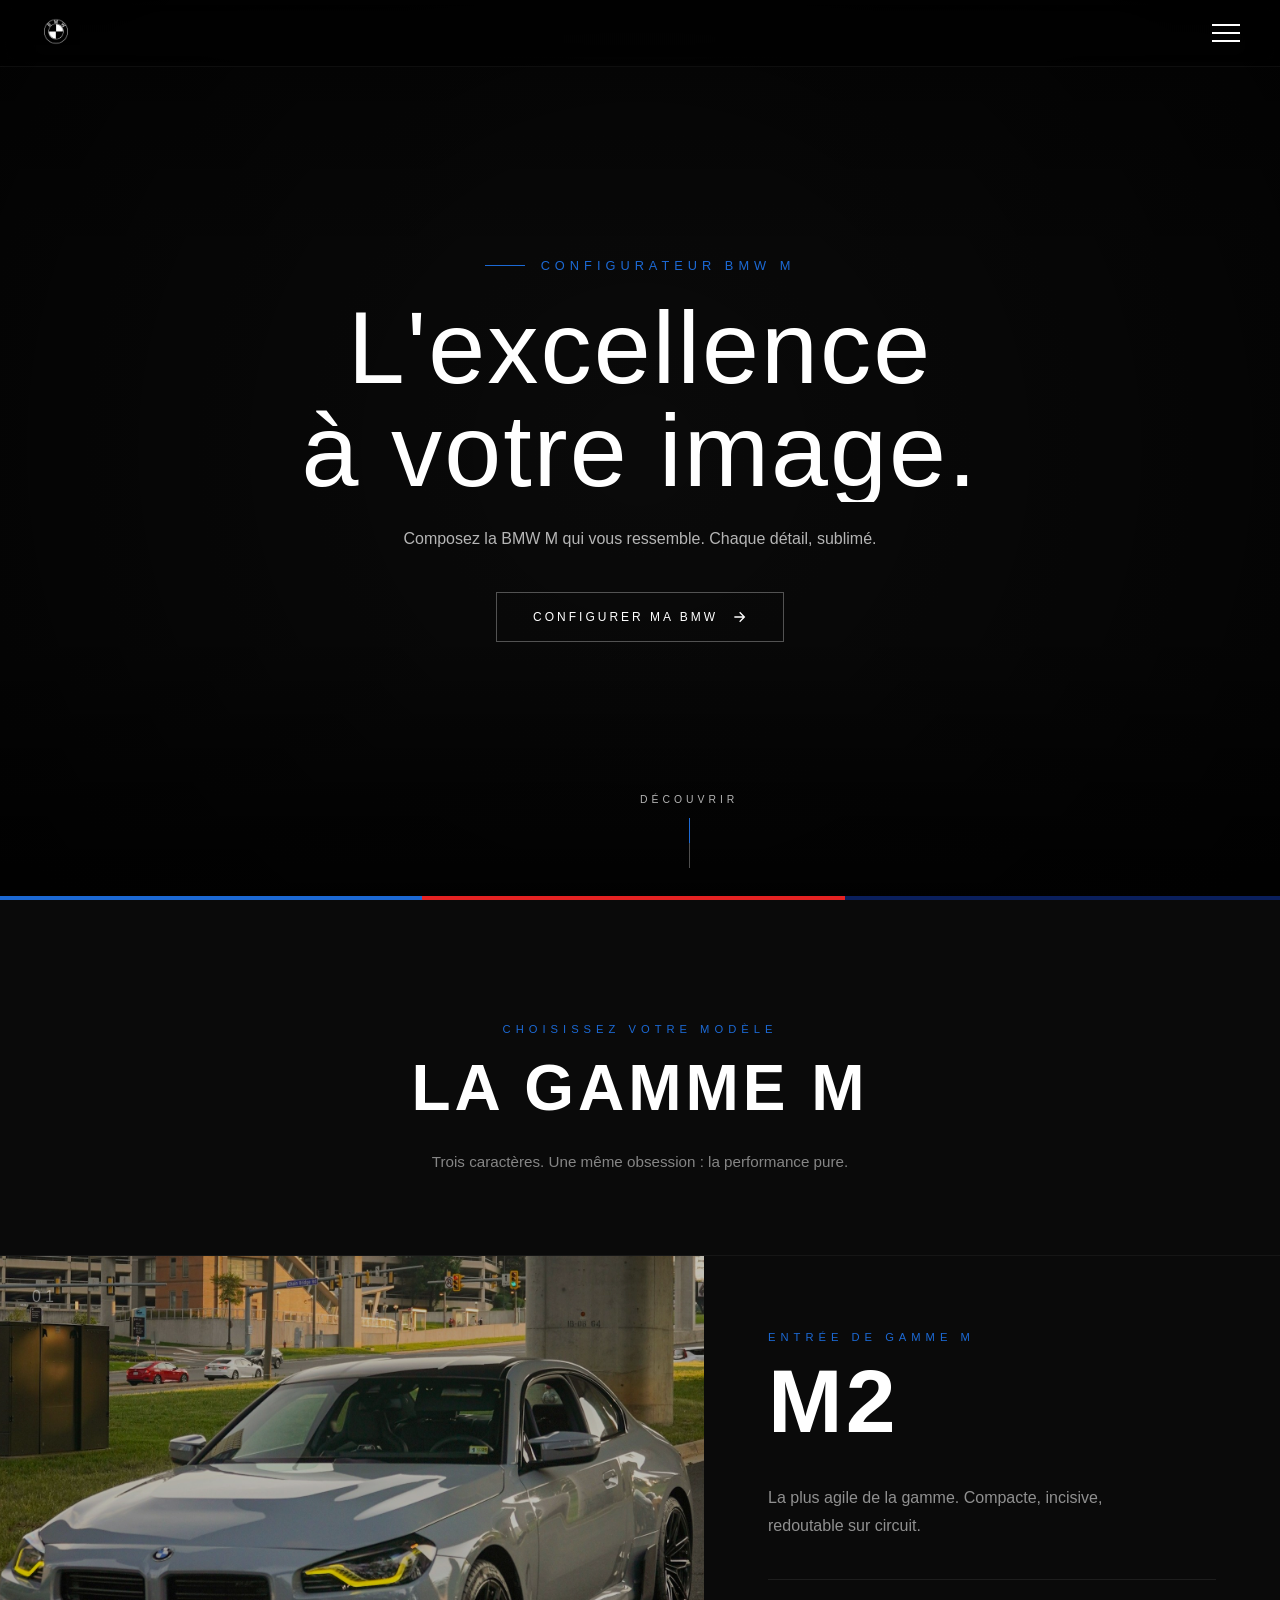
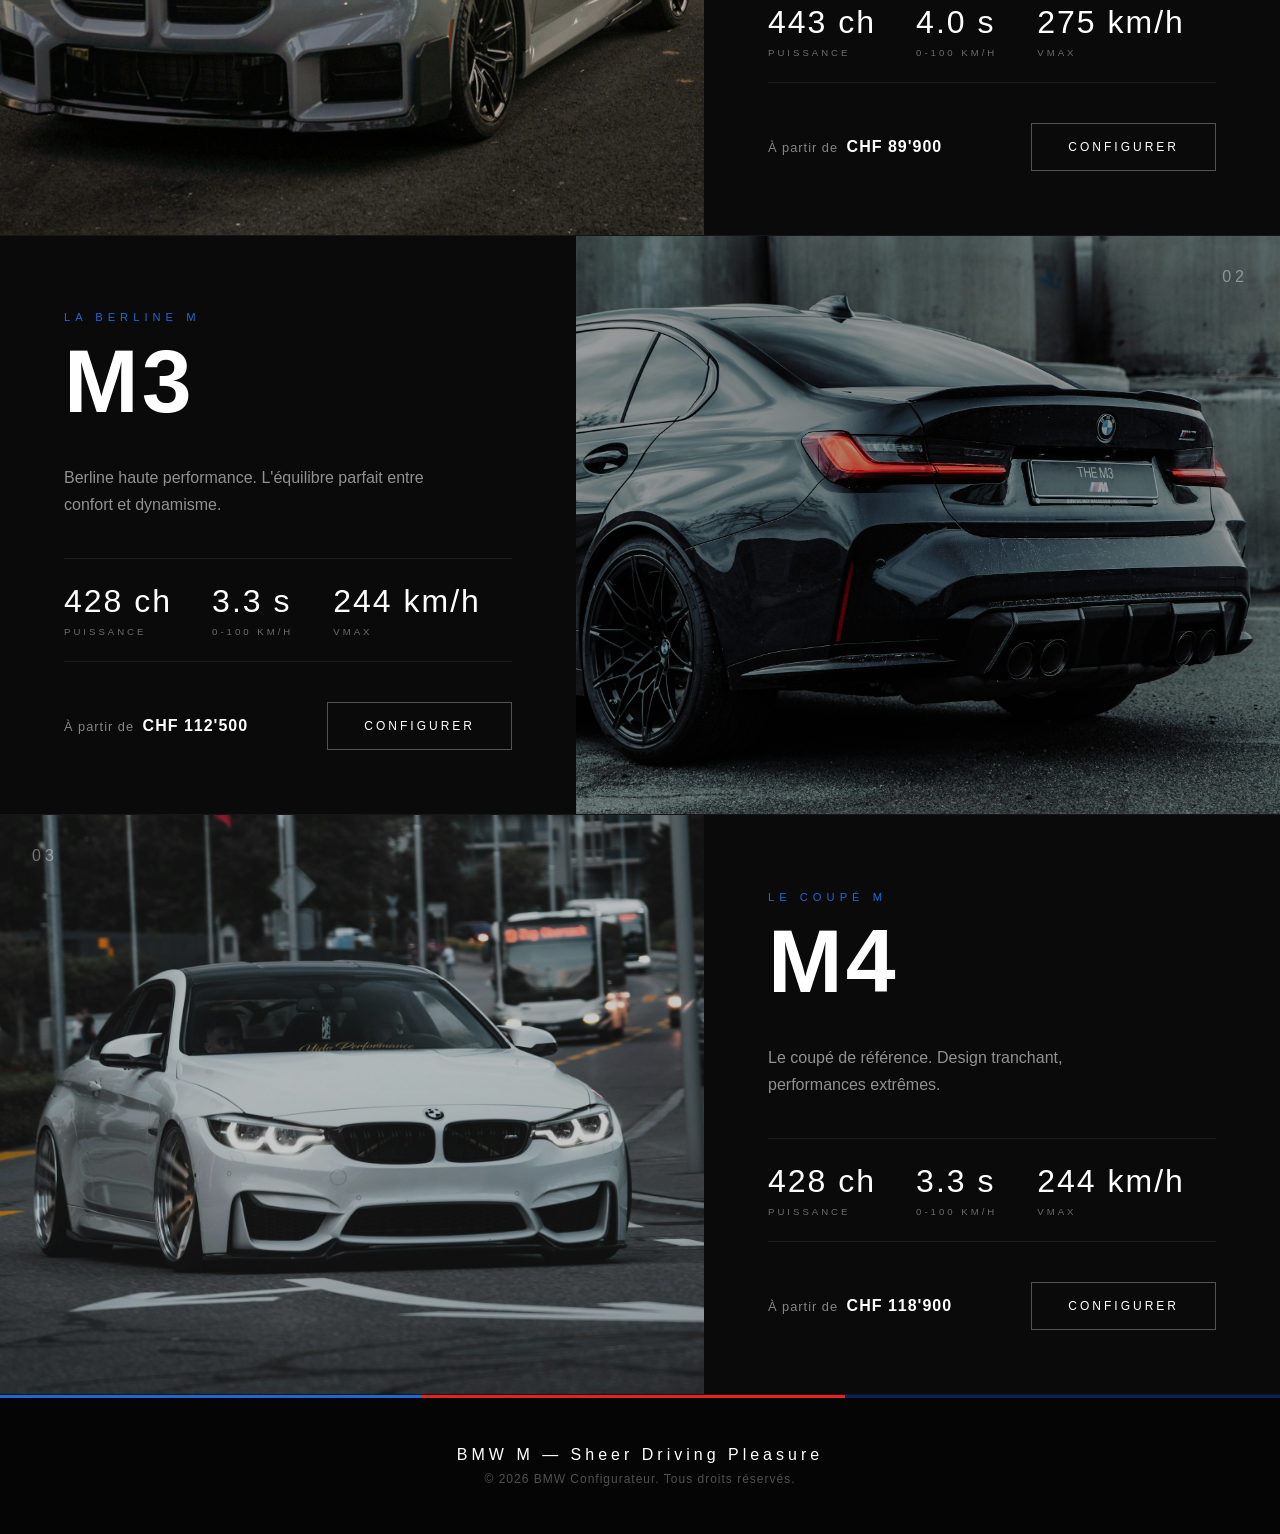
==== index.html @ 59205892 "code (html, css, js) upload code" ====
<!DOCTYPE html>
<html lang="fr">
<head>
    <meta charset="UTF-8">
    <meta name="viewport" content="width=device-width, initial-scale=1.0">
    <link href="[fonts.googleapis.com](https://fonts.googleapis.com/css2?family=Bebas+Neue&family=Inter:wght@300;400;500;600&display=swap)" rel="stylesheet">
    <link rel="stylesheet" href="style.css">
    <link href="media/img/logo_bmw.jpg" rel="icon" type="image/png">
    <title>BMW M — Configurateur</title>
</head>
<body>
    <header id="header">
        <a href=""><img src="media/img/Embleme-BMW.jpg" alt="logo BMW"></a>    
        <button class="burger" id="menu-burger" aria-label="Menu">
            <span></span>
            <span></span>
            <span></span>
        </button>
        <nav id="nav">
            <a href="#">M2</a>
            <a href="#">M3</a>
            <a href="#">M4</a>
            <a href="#">M5</a>
        </nav>
    </header>

    <main>
        <section class="hero">
            <video autoplay muted loop playsinline class="hero-video">
                <source src="media/vid/m3.mp4" type="video/mp4">
            </video>
            <div class="hero-overlay"></div>

            <div class="hero-content">
                <div class="hero-sub-wrap">
                    <span class="hero-bar"></span>
                    <p class="hero-sub">Configurateur BMW M</p>
                </div>
                <h1 class="hero-title">
                    <span class="line">L'excellence</span>
                    <span class="line">à votre image.</span>
                </h1>
                <p class="hero-desc">Composez la BMW M qui vous ressemble. Chaque détail, sublimé.</p>
                <a href="#suite" class="hero-btn">
                    <span>Configurer ma BMW</span>
                    <svg viewBox="0 0 24 24" fill="none" stroke="currentColor" stroke-width="2"><path d="M5 12h14M13 5l7 7-7 7"/></svg>
                </a>
            </div>

            <div class="scroll-btn" id="scrollBtn">
                <span class="scroll-text">Découvrir</span>
                <span class="scroll-line"></span>
            </div>
        </section>

        <section id="suite" class="models">
            <div class="models-header reveal">
                <p class="models-tag">Choisissez votre modèle</p>
                <h2 class="models-title">LA GAMME M</h2>
                <p class="models-intro">Trois caractères. Une même obsession : la performance pure.</p>
            </div>

            <article class="model-card reveal">
                <div class="model-num">01</div>
                <div class="model-img">
                    <img src="media/img/m2.jpg" alt="BMW M2">
                    <div class="model-img-overlay"></div>
                </div>
                <div class="model-info">
                    <p class="model-tag">Entrée de gamme M</p>
                    <h3 class="model-name">M2</h3>
                    <p class="model-desc">La plus agile de la gamme. Compacte, incisive, redoutable sur circuit.</p>
                    <div class="model-stats">
                        <div class="stat"><span class="stat-val" data-target="460" data-suffix=" ch">0</span><span class="stat-label">Puissance</span></div>
                        <div class="stat"><span class="stat-val" data-target="4.1" data-suffix=" s" data-decimal="1">0</span><span class="stat-label">0-100 km/h</span></div>
                        <div class="stat"><span class="stat-val" data-target="285" data-suffix=" km/h">0</span><span class="stat-label">Vmax</span></div>
                    </div>
                    <div class="model-footer">
                        <span class="model-price">À partir de <strong>CHF 89'900</strong></span>
                        <button class="hero-btn" onclick="window.location.href='configurateur.html?model=m3'"><span>Configurer</span></button>
                    </div>
                </div>
            </article>

            <article class="model-card reverse reveal">
                <div class="model-num">02</div>
                <div class="model-img">
                    <img src="media/img/m3.jpg" alt="BMW M3">
                    <div class="model-img-overlay"></div>
                </div>
                <div class="model-info">
                    <p class="model-tag">La berline M</p>
                    <h3 class="model-name">M3</h3>
                    <p class="model-desc">Berline haute performance. L'équilibre parfait entre confort et dynamisme.</p>
                    <div class="model-stats">
                        <div class="stat"><span class="stat-val" data-target="510" data-suffix=" ch">0</span><span class="stat-label">Puissance</span></div>
                        <div class="stat"><span class="stat-val" data-target="3.9" data-suffix=" s" data-decimal="1">0</span><span class="stat-label">0-100 km/h</span></div>
                        <div class="stat"><span class="stat-val" data-target="290" data-suffix=" km/h">0</span><span class="stat-label">Vmax</span></div>
                    </div>
                    <div class="model-footer">
                        <span class="model-price">À partir de <strong>CHF 112'500</strong></span>
                        <button class="hero-btn" onclick="window.location.href='configurateur.html?model=m3'"><span>Configurer</span></button>
                    </div>
                </div>
            </article>

            <article class="model-card reveal">
                <div class="model-num">03</div>
                <div class="model-img">
                    <img src="media/img/m4.jpg" alt="BMW M4">
                    <div class="model-img-overlay"></div>
                </div>
                <div class="model-info">
                    <p class="model-tag">Le coupé M</p>
                    <h3 class="model-name">M4</h3>
                    <p class="model-desc">Le coupé de référence. Design tranchant, performances extrêmes.</p>
                    <div class="model-stats">
                        <div class="stat"><span class="stat-val" data-target="510" data-suffix=" ch">0</span><span class="stat-label">Puissance</span></div>
                        <div class="stat"><span class="stat-val" data-target="3.9" data-suffix=" s" data-decimal="1">0</span><span class="stat-label">0-100 km/h</span></div>
                        <div class="stat"><span class="stat-val" data-target="290" data-suffix=" km/h">0</span><span class="stat-label">Vmax</span></div>
                    </div>
                    <div class="model-footer">
                        <span class="model-price">À partir de <strong>CHF 118'900</strong></span>
                        <button class="hero-btn" onclick="window.location.href='configurateur.html?model=m3'"><span>Configurer</span></button>
                    </div>
                </div>
            </article>
        </section>
        <footer class="footer">
            <div class="footer-stripe"></div>
            <div class="footer-content">
                <p class="footer-tag">BMW M — Sheer Driving Pleasure</p>
                <p class="footer-copy">© 2026 BMW Configurateur. Tous droits réservés.</p>
            </div>
        </footer>
    </main>
    <script src="script.js"></script>
</body>
</html>
---- style.css ----
* { box-sizing: border-box; }

body {
    margin: 0;
    background: #0a0a0a;
    font-family: 'Inter', sans-serif;
    -webkit-font-smoothing: antialiased;
}

/* ============ HEADER ============ */
header {
    background-color: rgba(0, 0, 0, 0.6);
    backdrop-filter: blur(12px);
    -webkit-backdrop-filter: blur(12px);
    display: flex;
    justify-content: space-between;
    align-items: center;
    padding: 1em 2em;
    position: fixed;
    top: 0;
    left: 0;
    right: 0;
    z-index: 200;
    transition: background 0.4s ease, padding 0.4s ease;
    border-bottom: 1px solid rgba(255, 255, 255, 0.05);
}

header.scrolled {
    background-color: rgba(0, 0, 0, 0.92);
    padding: 0.6em 2em;
}

header img {
    width: 48px;
    height: auto;
    transition: transform 0.4s ease;
}

header img:hover {
    transform: rotate(360deg);
}

/* ============ NAV ============ */
nav {
    background-color: rgba(0, 0, 0, 0.95);
    backdrop-filter: blur(20px);
    position: fixed;
    right: 0;
    top: 0;
    height: 100vh;
    width: min(380px, 80vw);
    padding: 6rem 3rem 2rem;
    display: flex;
    flex-direction: column;
    gap: 1.5rem;
    transform: translateX(100%);
    opacity: 0;
    transition: transform 0.5s cubic-bezier(0.77, 0, 0.175, 1), opacity 0.5s ease;
    z-index: 150;
    border-left: 1px solid rgba(255, 255, 255, 0.05);
}

nav::before {
    content: '';
    position: absolute;
    top: 0;
    left: 0;
    width: 3px;
    height: 100%;
    background: linear-gradient(180deg, #1C69D4 33%, #E52222 33%, #E52222 66%, #0A1F5C 66%);
}

nav a {
    font-family: 'Bebas Neue', sans-serif;
    color: white;
    text-decoration: none;
    font-size: 2rem;
    letter-spacing: 3px;
    position: relative;
    width: fit-content;
    transition: color 0.3s ease, padding-left 0.3s ease;
}

nav a::before {
    content: '';
    position: absolute;
    left: -20px;
    top: 50%;
    width: 0;
    height: 1px;
    background: #1C69D4;
    transition: width 0.3s ease;
}

nav a:hover {
    color: #1C69D4;
    padding-left: 20px;
}

nav a:hover::before {
    width: 15px;
}

nav.open {
    transform: translateX(0);
    opacity: 1;
}

/* ============ BURGER ============ */
.burger {
    display: flex;
    flex-direction: column;
    gap: 6px;
    background: none;
    border: none;
    cursor: pointer;
    padding: 8px;
    z-index: 250;
    position: relative;
}

.burger span {
    display: block;
    width: 28px;
    height: 2px;
    background: white;
    transition: all 0.4s ease;
    transform-origin: center;
}

.burger.open span:nth-child(1) { transform: translateY(8px) rotate(45deg); }
.burger.open span:nth-child(2) { opacity: 0; transform: scaleX(0); }
.burger.open span:nth-child(3) { transform: translateY(-8px) rotate(-45deg); }

/* ============ HERO ============ */
.hero {
    position: relative;
    height: 100vh;
    display: flex;
    align-items: center;
    justify-content: center;
    overflow: hidden;
}

.hero::after {
    content: '';
    position: absolute;
    bottom: 0;
    left: 0;
    width: 100%;
    height: 4px;
    background: linear-gradient(90deg, #1C69D4 33%, #E52222 33%, #E52222 66%, #0A1F5C 66%);
    z-index: 3;
}

.hero-video {
    position: absolute;
    top: 0;
    left: 0;
    width: 100%;
    height: 100%;
    object-fit: cover;
    z-index: 0;
    filter: brightness(0.5) contrast(1.1);
}

.hero-overlay {
    position: absolute;
    inset: 0;
    background: 
        radial-gradient(circle at 50% 50%, transparent 0%, rgba(0,0,0,0.7) 100%),
        linear-gradient(180deg, rgba(0,0,0,0.4) 0%, transparent 30%, transparent 70%, rgba(0,0,0,0.8) 100%);
    z-index: 1;
}

.hero-content {
    position: relative;
    z-index: 2;
    text-align: center;
    color: white;
    padding: 0 2rem;
    max-width: 900px;
}

.hero-sub-wrap {
    display: flex;
    align-items: center;
    justify-content: center;
    gap: 1rem;
    margin-bottom: 1.5rem;
    opacity: 0;
    animation: fadeUp 1s ease forwards;
    animation-delay: 0.2s;
}

.hero-bar {
    width: 40px;
    height: 1px;
    background: #1C69D4;
    display: inline-block;
}

.hero-sub {
    font-size: 0.8rem;
    letter-spacing: 5px;
    text-transform: uppercase;
    color: #1C69D4;
    font-weight: 500;
    margin: 0;
}

.hero-title {
    font-family: 'Bebas Neue', sans-serif;
    font-size: clamp(3rem, 8vw, 6.5rem);
    font-weight: 400;
    line-height: 1;
    margin: 0 0 1.5rem;
    letter-spacing: 2px;
}

.hero-title .line {
    display: block;
    overflow: hidden;
}

.hero-title .line::before {
    content: attr(data-text);
}

.hero-title .line {
    opacity: 0;
    transform: translateY(40px);
    animation: fadeUp 1s cubic-bezier(0.77, 0, 0.175, 1) forwards;
}

.hero-title .line:nth-child(1) { animation-delay: 0.4s; }
.hero-title .line:nth-child(2) { animation-delay: 0.6s; }

.hero-desc {
    font-size: 1rem;
    color: rgba(255, 255, 255, 0.7);
    max-width: 480px;
    margin: 0 auto 2.5rem;
    line-height: 1.6;
    font-weight: 300;
    opacity: 0;
    animation: fadeUp 1s ease forwards;
    animation-delay: 0.8s;
}

/* ============ BUTTONS ============ */
.hero-btn {
    display: inline-flex;
    align-items: center;
    gap: 0.8rem;
    padding: 16px 36px;
    color: white;
    text-decoration: none;
    letter-spacing: 3px;
    text-transform: uppercase;
    font-size: 0.75rem;
    font-weight: 500;
    font-family: 'Inter', sans-serif;
    position: relative;
    background: transparent;
    border: 1px solid rgba(255, 255, 255, 0.3);
    cursor: pointer;
    overflow: hidden;
    transition: color 0.4s ease, border-color 0.4s ease;
    opacity: 0;
    animation: fadeUp 1s ease forwards;
    animation-delay: 1s;
}

.hero-btn span { position: relative; z-index: 2; }

.hero-btn svg {
    width: 16px;
    height: 16px;
    position: relative;
    z-index: 2;
    transition: transform 0.4s ease;
}

.hero-btn::before {
    content: '';
    position: absolute;
    inset: 0;
    background: linear-gradient(90deg, #1C69D4, #E52222, #0A1F5C);
    transform: translateX(-101%);
    transition: transform 0.5s cubic-bezier(0.77, 0, 0.175, 1);
    z-index: 1;
}

.hero-btn:hover {
    border-color: transparent;
}

.hero-btn:hover::before {
    transform: translateX(0);
}

.hero-btn:hover svg {
    transform: translateX(6px);
}

.hero-btn.small {
    padding: 12px 28px;
    font-size: 0.7rem;
    animation: none;
    opacity: 1;
}

/* ============ SCROLL BUTTON ============ */
.scroll-btn {
    position: absolute;
    bottom: 2rem;
    left: 50%;
    transform: translateX(-50%);
    color: white;
    cursor: pointer;
    z-index: 2;
    display: flex;
    flex-direction: column;
    align-items: center;
    gap: 0.8rem;
    opacity: 0;
    animation: fadeUp 1s ease forwards;
    animation-delay: 1.3s;
}

.scroll-text {
    font-size: 0.65rem;
    letter-spacing: 4px;
    text-transform: uppercase;
    color: rgba(255, 255, 255, 0.7);
}

.scroll-line {
    width: 1px;
    height: 50px;
    background: rgba(255, 255, 255, 0.3);
    position: relative;
    overflow: hidden;
}

.scroll-line::before {
    content: '';
    position: absolute;
    top: 0;
    left: 0;
    width: 100%;
    height: 50%;
    background: #1C69D4;
    animation: scrollLine 2s ease-in-out infinite;
}

@keyframes scrollLine {
    0% { transform: translateY(-100%); }
    100% { transform: translateY(200%); }
}

@keyframes fadeUp {
    to { opacity: 1; transform: translateY(0); }
}

/* ============ MODELS SECTION ============ */
.models {
    background: #0a0a0a;
    position: relative;
}

.models-header {
    text-align: center;
    padding: 7rem 2rem 5rem;
    border-bottom: 1px solid rgba(255, 255, 255, 0.05);
}

.models-tag {
    color: #1C69D4;
    font-size: 0.7rem;
    letter-spacing: 5px;
    text-transform: uppercase;
    margin-bottom: 1rem;
    font-weight: 500;
}

.models-title {
    color: white;
    font-family: 'Bebas Neue', sans-serif;
    font-size: clamp(2.5rem, 5vw, 4rem);
    margin: 0 0 1.5rem;
    letter-spacing: 4px;
}

.models-intro {
    color: rgba(255, 255, 255, 0.5);
    max-width: 500px;
    margin: 0 auto;
    line-height: 1.7;
    font-weight: 300;
    font-size: 0.95rem;
}

/* ============ MODEL CARD ============ */
.model-card {
    display: flex;
    align-items: stretch;
    min-height: 560px;
    border-bottom: 1px solid rgba(255, 255, 255, 0.05);
    position: relative;
    overflow: hidden;
}

.model-card.reverse { flex-direction: row-reverse; }

.model-num {
    position: absolute;
    top: 2rem;
    left: 2rem;
    font-family: 'Bebas Neue', sans-serif;
    font-size: 1rem;
    color: rgba(255, 255, 255, 0.4);
    letter-spacing: 4px;
    z-index: 5;
}

.model-card.reverse .model-num {
    left: auto;
    right: 2rem;
}

.model-img {
    width: 55%;
    position: relative;
    flex-shrink: 0;
    overflow: hidden;
}

.model-img img {
    width: 100%;
    height: 100%;
    object-fit: cover;
    filter: brightness(0.8) saturate(1.1);
    transition: transform 0.8s cubic-bezier(0.25, 0.46, 0.45, 0.94), filter 0.6s ease;
}

.model-img-overlay {
    position: absolute;
    inset: 0;
    background: linear-gradient(135deg, rgba(28, 105, 212, 0.15) 0%, transparent 50%, rgba(229, 34, 34, 0.15) 100%);
    opacity: 0;
    transition: opacity 0.6s ease;
    pointer-events: none;
}

.model-card:hover .model-img img {
    transform: scale(1.05);
    filter: brightness(1) saturate(1.2);
}

.model-card:hover .model-img-overlay {
    opacity: 1;
}

.model-info {
    padding: 4rem;
    flex: 1;
    display: flex;
    flex-direction: column;
    justify-content: center;
}

.model-tag {
    color: #1C69D4;
    font-size: 0.7rem;
    letter-spacing: 5px;
    text-transform: uppercase;
    margin-bottom: 1rem;
    font-weight: 500;
}

.model-name {
    font-family: 'Bebas Neue', sans-serif;
    font-size: clamp(3.5rem, 7vw, 6rem);
    color: white;
    margin: 0 0 1.5rem;
    line-height: 0.95;
    letter-spacing: 3px;
}

.model-desc {
    color: rgba(255, 255, 255, 0.55);
    font-size: 1rem;
    line-height: 1.7;
    margin-bottom: 2.5rem;
    max-width: 380px;
    font-family: 'Inter', sans-serif;
    font-weight: 300;
}

.model-stats {
    display: flex;
    gap: 2.5rem;
    margin-bottom: 2.5rem;
    padding: 1.5rem 0;
    border-top: 1px solid rgba(255, 255, 255, 0.08);
    border-bottom: 1px solid rgba(255, 255, 255, 0.08);
}

.stat {
    display: flex;
    flex-direction: column;
}

.stat-val {
    font-family: 'Bebas Neue', sans-serif;
    font-size: 2rem;
    color: white;
    letter-spacing: 2px;
}

.stat-label {
    font-size: 0.6rem;
    letter-spacing: 3px;
    text-transform: uppercase;
    color: rgba(255, 255, 255, 0.4);
    margin-top: 6px;
    font-weight: 500;
}

.model-footer {
    display: flex;
    align-items: center;
    justify-content: space-between;
    gap: 2rem;
    flex-wrap: wrap;
}

.model-price {
    color: rgba(255, 255, 255, 0.5);
    font-size: 0.8rem;
    letter-spacing: 1px;
}

.model-price strong {
    color: white;
    font-weight: 600;
    font-size: 1rem;
    margin-left: 4px;
}

/* ============ REVEAL ANIMATION ============ */
.reveal {
    opacity: 0;
    transform: translateY(40px);
    transition: opacity 0.9s cubic-bezier(0.25, 0.46, 0.45, 0.94), transform 0.9s cubic-bezier(0.25, 0.46, 0.45, 0.94);
}

.reveal.visible {
    opacity: 1;
    transform: translateY(0);
}

/* ============ FOOTER ============ */
.footer {
    background: #050505;
    position: relative;
}

.footer-stripe {
    height: 3px;
    background: linear-gradient(90deg, #1C69D4 33%, #E52222 33%, #E52222 66%, #0A1F5C 66%);
}

.footer-content {
    padding: 3rem 2rem;
    text-align: center;
}

.footer-tag {
    font-family: 'Bebas Neue', sans-serif;
    color: white;
    letter-spacing: 4px;
    margin: 0 0 0.5rem;
    font-size: 1rem;
}

.footer-copy {
    color: rgba(255, 255, 255, 0.3);
    font-size: 0.75rem;
    margin: 0;
    letter-spacing: 1px;
}


/* ============ RESPONSIVE ============ */
@media (max-width: 900px) {
    .model-card, .model-card.reverse {
        flex-direction: column;
    }
    .model-img {
        width: 100%;
        height: 320px;
    }
    .model-info {
        padding: 2.5rem 1.5rem;
    }
    .model-stats {
        gap: 1.5rem;
    }
    .stat-val { font-size: 1.5rem; }
    .model-footer {
        flex-direction: column;
        align-items: flex-start;
    }
}

@media (max-width: 500px) {
    header { padding: 1em 1.2em; }
    .hero-title { font-size: 3rem; }
    .model-stats { gap: 1rem; }
}
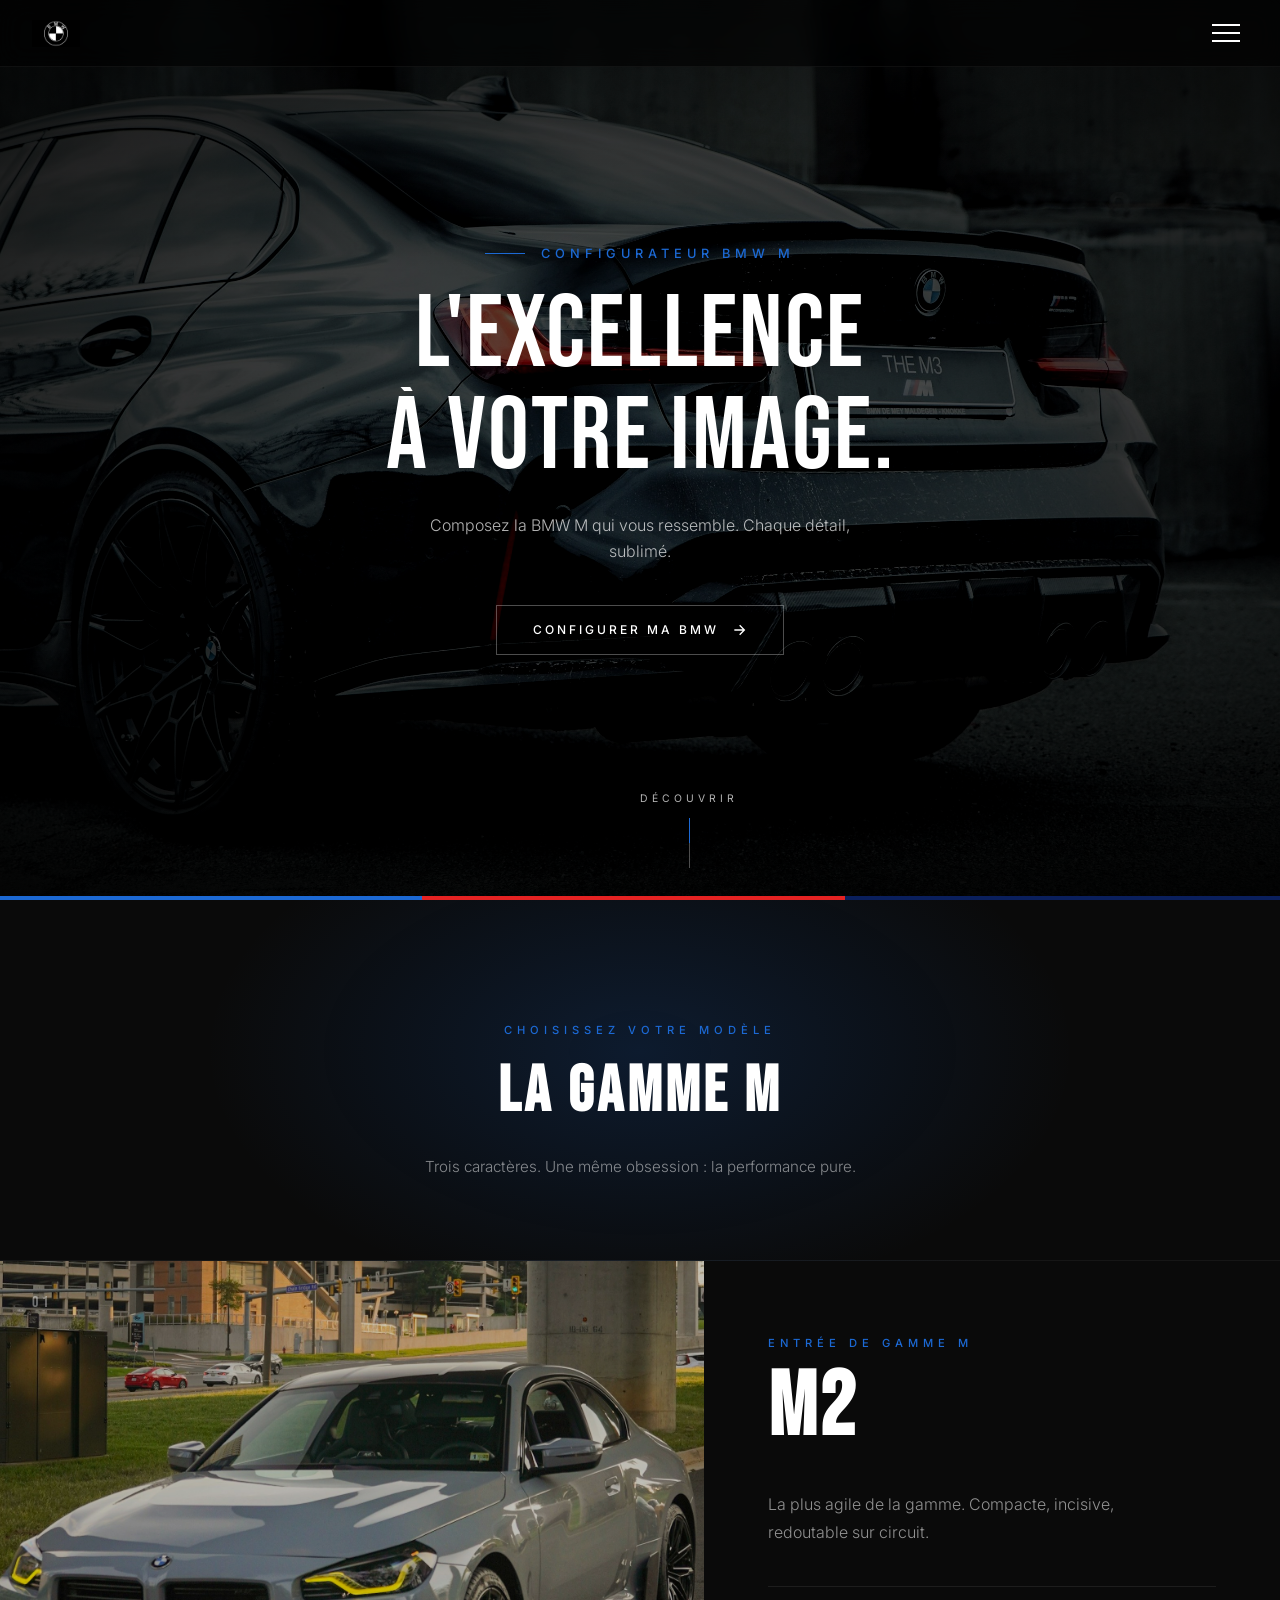
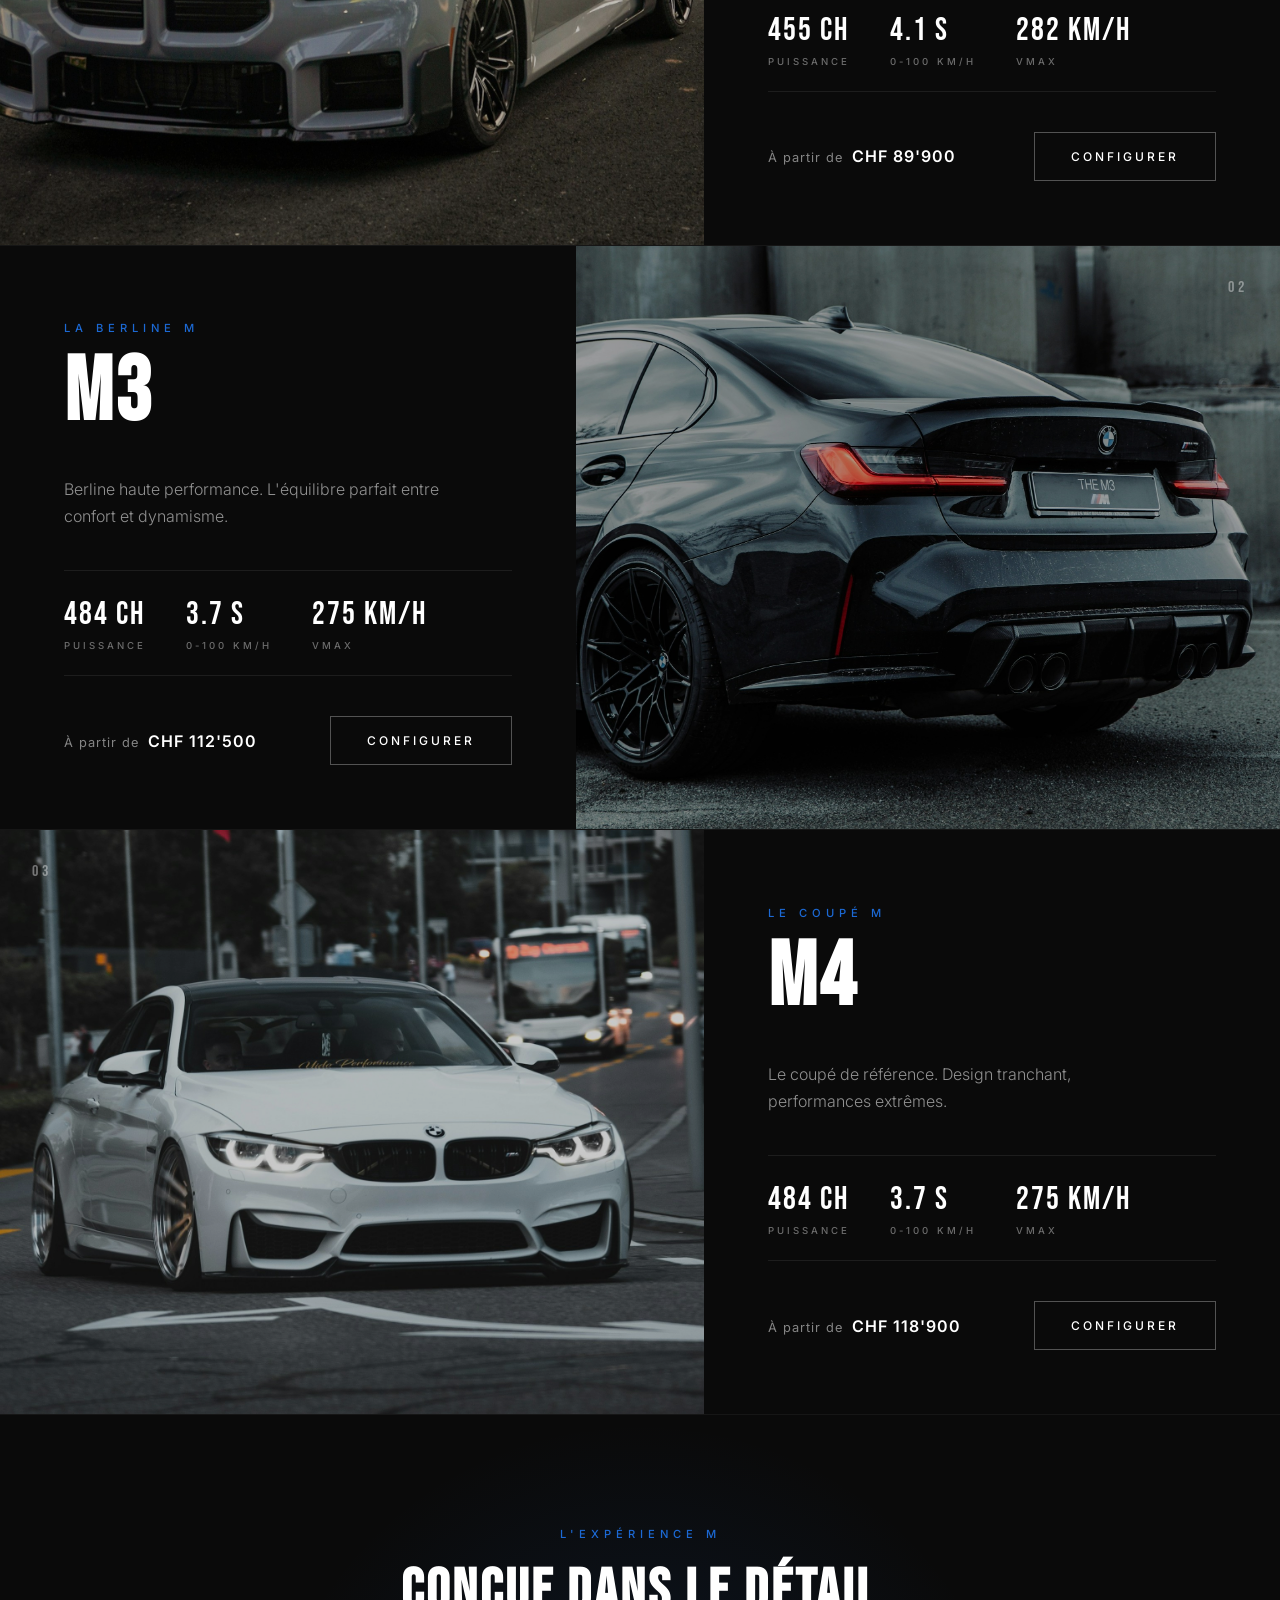
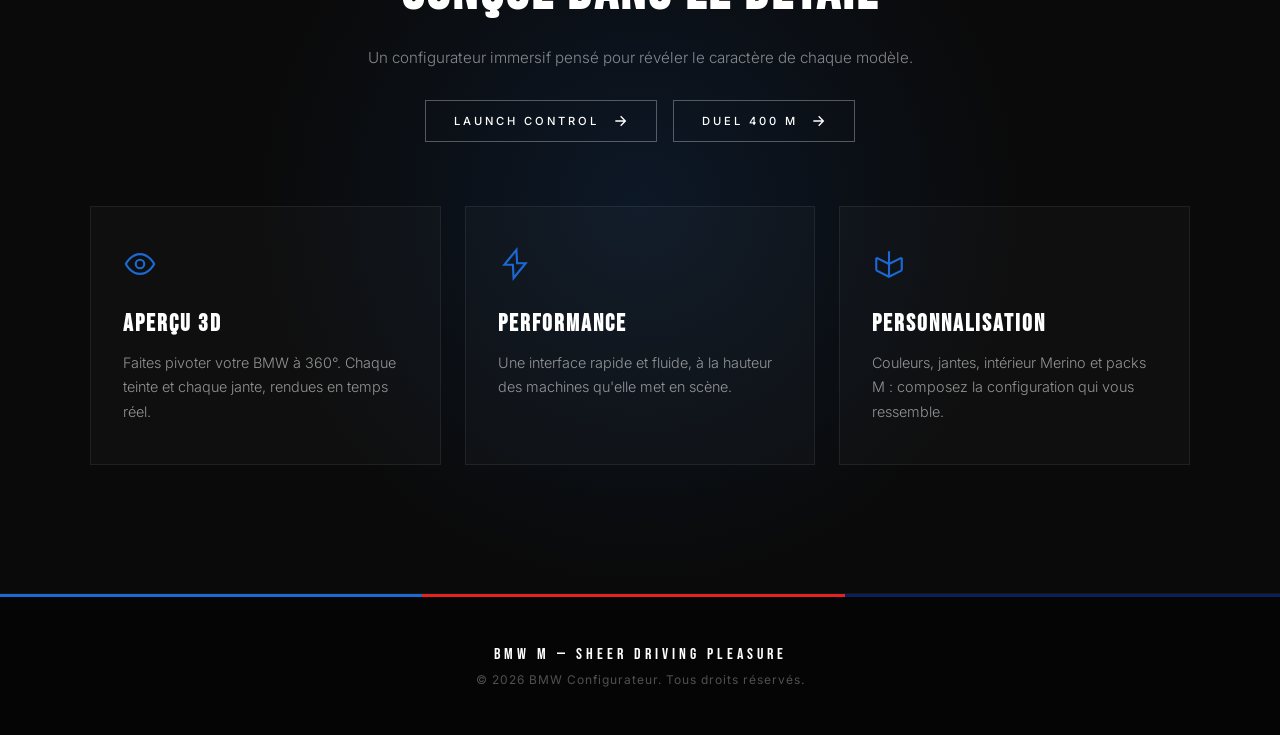
==== commit d0a9ec10: "code (html, css, js) upload new pages" ====
--- a/index.html
+++ b/index.html
@@ -3,30 +3,42 @@
 <head>
     <meta charset="UTF-8">
     <meta name="viewport" content="width=device-width, initial-scale=1.0">
-    <link href="[fonts.googleapis.com](https://fonts.googleapis.com/css2?family=Bebas+Neue&family=Inter:wght@300;400;500;600&display=swap)" rel="stylesheet">
+    <meta name="description" content="Configurez votre BMW M (M2, M3, M4) : couleur, jantes, intérieur Merino et packs performance, avec aperçu 3D en temps réel.">
+    <meta name="theme-color" content="#0a0a0a">
+    <meta property="og:title" content="BMW M — Configurateur">
+    <meta property="og:description" content="Composez la BMW M qui vous ressemble. Aperçu 3D, couleurs, jantes et packs M.">
+    <meta property="og:type" content="website">
+    <meta property="og:image" content="media/img/m3.jpg">
+    <link rel="preconnect" href="https://fonts.googleapis.com">
+    <link rel="preconnect" href="https://fonts.gstatic.com" crossorigin>
+    <link href="https://fonts.googleapis.com/css2?family=Bebas+Neue&family=Inter:wght@300;400;500;600;700;800&display=swap" rel="stylesheet">
     <link rel="stylesheet" href="style.css">
-    <link href="media/img/logo_bmw.jpg" rel="icon" type="image/png">
+    <link href="media/img/logo_bmw.jpg" rel="icon" type="image/jpeg">
     <title>BMW M — Configurateur</title>
 </head>
 <body>
     <header id="header">
-        <a href=""><img src="media/img/Embleme-BMW.jpg" alt="logo BMW"></a>    
-        <button class="burger" id="menu-burger" aria-label="Menu">
+        <a href="index.html" class="logo-link"><img src="media/img/Embleme-BMW.jpg" alt="Accueil — BMW M"></a>    
+        <button class="burger" id="menu-burger" aria-label="Ouvrir le menu" aria-expanded="false" aria-controls="nav">
             <span></span>
             <span></span>
             <span></span>
         </button>
         <nav id="nav">
-            <a href="#">M2</a>
-            <a href="#">M3</a>
-            <a href="#">M4</a>
-            <a href="#">M5</a>
-        </nav>
+    <a href="index.html">Accueil</a>
+    <a href="performance.html">Launch Control</a>
+    <a href="duel.html">Duel</a>
+    <a href="configurateur.html?model=m2">M2</a>
+    <a href="configurateur.html?model=m3">M3</a>
+    <a href="configurateur.html?model=m4">M4</a>
+</nav>
     </header>
+
+    <div class="nav-overlay" id="navOverlay" hidden></div>
 
     <main>
         <section class="hero">
-            <video autoplay muted loop playsinline class="hero-video">
+            <video autoplay muted loop playsinline preload="metadata" poster="media/img/m3.jpg" class="hero-video">
                 <source src="media/vid/m3.mp4" type="video/mp4">
             </video>
             <div class="hero-overlay"></div>
@@ -63,7 +75,7 @@
             <article class="model-card reveal">
                 <div class="model-num">01</div>
                 <div class="model-img">
-                    <img src="media/img/m2.jpg" alt="BMW M2">
+                    <img src="media/img/m2.jpg" alt="BMW M2" loading="lazy" decoding="async">
                     <div class="model-img-overlay"></div>
                 </div>
                 <div class="model-info">
@@ -77,7 +89,7 @@
                     </div>
                     <div class="model-footer">
                         <span class="model-price">À partir de <strong>CHF 89'900</strong></span>
-                        <button class="hero-btn" onclick="window.location.href='configurateur.html?model=m3'"><span>Configurer</span></button>
+                        <button class="hero-btn" onclick="window.location.href='configurateur.html?model=m2'"><span>Configurer</span></button>
                     </div>
                 </div>
             </article>
@@ -85,7 +97,7 @@
             <article class="model-card reverse reveal">
                 <div class="model-num">02</div>
                 <div class="model-img">
-                    <img src="media/img/m3.jpg" alt="BMW M3">
+                    <img src="media/img/m3.jpg" alt="BMW M3" loading="lazy" decoding="async">
                     <div class="model-img-overlay"></div>
                 </div>
                 <div class="model-info">
@@ -107,7 +119,7 @@
             <article class="model-card reveal">
                 <div class="model-num">03</div>
                 <div class="model-img">
-                    <img src="media/img/m4.jpg" alt="BMW M4">
+                    <img src="media/img/m4.jpg" alt="BMW M4" loading="lazy" decoding="async">
                     <div class="model-img-overlay"></div>
                 </div>
                 <div class="model-info">
@@ -121,19 +133,56 @@
                     </div>
                     <div class="model-footer">
                         <span class="model-price">À partir de <strong>CHF 118'900</strong></span>
-                        <button class="hero-btn" onclick="window.location.href='configurateur.html?model=m3'"><span>Configurer</span></button>
+                        <button class="hero-btn" onclick="window.location.href='configurateur.html?model=m4'"><span>Configurer</span></button>
                     </div>
                 </div>
             </article>
         </section>
-        <footer class="footer">
+        
+    
+<section class="premium-showcase reveal">
+    <div class="premium-glow"></div>
+    <div class="premium-header">
+        <p class="premium-tag">L'expérience M</p>
+        <h2 class="premium-title">Conçue dans le détail</h2>
+        <p class="premium-intro">Un configurateur immersif pensé pour révéler le caractère de chaque modèle.</p>
+        <div class="premium-ctas">
+            <a href="performance.html" class="hero-btn small">
+                <span>Launch Control</span>
+                <svg viewBox="0 0 24 24" fill="none" stroke="currentColor" stroke-width="2"><path d="M5 12h14M13 5l7 7-7 7"/></svg>
+            </a>
+            <a href="duel.html" class="hero-btn small">
+                <span>Duel 400 m</span>
+                <svg viewBox="0 0 24 24" fill="none" stroke="currentColor" stroke-width="2"><path d="M5 12h14M13 5l7 7-7 7"/></svg>
+            </a>
+        </div>
+    </div>
+    <div class="premium-cards">
+        <div class="premium-box">
+            <svg class="premium-icon" viewBox="0 0 24 24" fill="none" stroke="currentColor" stroke-width="1.5"><path d="M2 12s3.5-7 10-7 10 7 10 7-3.5 7-10 7-10-7-10-7Z"/><circle cx="12" cy="12" r="3"/></svg>
+            <h3>Aperçu 3D</h3>
+            <p>Faites pivoter votre BMW à 360°. Chaque teinte et chaque jante, rendues en temps réel.</p>
+        </div>
+        <div class="premium-box">
+            <svg class="premium-icon" viewBox="0 0 24 24" fill="none" stroke="currentColor" stroke-width="1.5"><path d="M13 2 4.5 12.5h6L11 22l8.5-10.5h-6L13 2Z"/></svg>
+            <h3>Performance</h3>
+            <p>Une interface rapide et fluide, à la hauteur des machines qu'elle met en scène.</p>
+        </div>
+        <div class="premium-box">
+            <svg class="premium-icon" viewBox="0 0 24 24" fill="none" stroke="currentColor" stroke-width="1.5"><path d="M12 3v18M3 7.5l9 4.5 9-4.5M3 16.5l9 4.5 9-4.5M3 7.5v9M21 7.5v9"/></svg>
+            <h3>Personnalisation</h3>
+            <p>Couleurs, jantes, intérieur Merino et packs M : composez la configuration qui vous ressemble.</p>
+        </div>
+    </div>
+</section>
+</main>
+<footer class="footer">
             <div class="footer-stripe"></div>
             <div class="footer-content">
                 <p class="footer-tag">BMW M — Sheer Driving Pleasure</p>
                 <p class="footer-copy">© 2026 BMW Configurateur. Tous droits réservés.</p>
             </div>
         </footer>
-    </main>
     <script src="script.js"></script>
 </body>
 </html>
--- a/style.css
+++ b/style.css
@@ -374,6 +374,7 @@
     text-align: center;
     padding: 7rem 2rem 5rem;
     border-bottom: 1px solid rgba(255, 255, 255, 0.05);
+    background: radial-gradient(ellipse 620px 360px at 50% 42%, rgba(28, 105, 212, 0.18), transparent 70%);
 }
 
 .models-tag {
@@ -621,3 +622,205 @@
     .hero-title { font-size: 3rem; }
     .model-stats { gap: 1rem; }
 }
+
+/* ============ NAV OVERLAY (mobile menu backdrop) ============ */
+.nav-overlay {
+    position: fixed;
+    inset: 0;
+    background: rgba(0, 0, 0, 0.55);
+    backdrop-filter: blur(2px);
+    -webkit-backdrop-filter: blur(2px);
+    opacity: 0;
+    pointer-events: none;
+    transition: opacity 0.4s ease;
+    z-index: 140;
+}
+.nav-overlay.open {
+    opacity: 1;
+    pointer-events: auto;
+}
+
+/* Logo link keeps the rotating-image hover intact */
+.logo-link {
+    display: inline-flex;
+    line-height: 0;
+}
+
+/* ============ PREMIUM SHOWCASE ============ */
+.premium-showcase {
+    position: relative;
+    background: #0a0a0a;
+    padding: 7rem 2rem 8rem;
+    text-align: center;
+    overflow: hidden;
+    border-bottom: 1px solid rgba(255, 255, 255, 0.05);
+}
+
+.premium-glow {
+    position: absolute;
+    top: 50%;
+    left: 50%;
+    width: 900px;
+    height: 900px;
+    max-width: 120vw;
+    transform: translate(-50%, -50%);
+    background: radial-gradient(circle, rgba(28, 105, 212, 0.14) 0%, transparent 60%);
+    pointer-events: none;
+    z-index: 0;
+}
+
+.premium-header {
+    position: relative;
+    z-index: 1;
+    max-width: 620px;
+    margin: 0 auto 4rem;
+}
+
+.premium-tag {
+    color: #1C69D4;
+    font-size: 0.7rem;
+    letter-spacing: 5px;
+    text-transform: uppercase;
+    font-weight: 500;
+    margin: 0 0 1rem;
+}
+
+.premium-title {
+    font-family: 'Bebas Neue', sans-serif;
+    font-size: clamp(2.2rem, 5vw, 3.6rem);
+    color: white;
+    letter-spacing: 3px;
+    margin: 0 0 1.2rem;
+}
+
+.premium-intro {
+    color: rgba(255, 255, 255, 0.5);
+    font-weight: 300;
+    line-height: 1.7;
+    font-size: 0.95rem;
+    margin: 0;
+}
+
+.premium-cards {
+    position: relative;
+    z-index: 1;
+    display: grid;
+    grid-template-columns: repeat(3, 1fr);
+    gap: 1.5rem;
+    max-width: 1100px;
+    margin: 0 auto;
+}
+
+.premium-box {
+    background: rgba(255, 255, 255, 0.02);
+    border: 1px solid rgba(255, 255, 255, 0.07);
+    padding: 2.5rem 2rem;
+    text-align: left;
+    position: relative;
+    overflow: hidden;
+    transition: transform 0.4s ease, border-color 0.4s ease, background 0.4s ease;
+}
+
+.premium-box::before {
+    content: '';
+    position: absolute;
+    top: 0;
+    left: 0;
+    width: 100%;
+    height: 2px;
+    background: linear-gradient(90deg, #1C69D4 33%, #E52222 33%, #E52222 66%, #0A1F5C 66%);
+    transform: scaleX(0);
+    transform-origin: left;
+    transition: transform 0.5s cubic-bezier(0.25, 0.46, 0.45, 0.94);
+}
+
+.premium-box:hover {
+    transform: translateY(-6px);
+    border-color: rgba(28, 105, 212, 0.35);
+    background: rgba(28, 105, 212, 0.04);
+}
+
+.premium-box:hover::before { transform: scaleX(1); }
+
+.premium-icon {
+    width: 34px;
+    height: 34px;
+    color: #1C69D4;
+    margin-bottom: 1.5rem;
+}
+
+.premium-box h3 {
+    font-family: 'Bebas Neue', sans-serif;
+    font-size: 1.5rem;
+    letter-spacing: 2px;
+    color: white;
+    margin: 0 0 0.8rem;
+}
+
+.premium-box p {
+    color: rgba(255, 255, 255, 0.55);
+    font-weight: 300;
+    line-height: 1.7;
+    font-size: 0.9rem;
+    margin: 0;
+}
+
+@media (max-width: 900px) {
+    .premium-cards { grid-template-columns: 1fr; max-width: 480px; }
+    .premium-showcase { padding: 5rem 1.5rem 6rem; }
+}
+
+/* ============ ACCESSIBILITY ============ */
+:focus-visible {
+    outline: 2px solid #1C69D4;
+    outline-offset: 3px;
+}
+
+.premium-ctas {
+    display: flex;
+    justify-content: center;
+    gap: 1rem;
+    flex-wrap: wrap;
+    margin-top: 1.8rem;
+}
+
+/* ============ SHARED GAME CONTROLS (Launch Control + Duel) ============ */
+.launch-btn {
+    padding: 18px 44px;
+    font-size: 0.8rem;
+    opacity: 1;
+    animation: none;
+}
+
+.launch-btn[disabled] { opacity: 0.5; cursor: default; }
+.launch-btn[disabled]::before { transform: translateX(-101%) !important; }
+
+.sound-toggle {
+    display: inline-flex;
+    align-items: center;
+    gap: 0.6rem;
+    background: transparent;
+    border: 1px solid rgba(255, 255, 255, 0.15);
+    color: rgba(255, 255, 255, 0.45);
+    padding: 12px 20px;
+    cursor: pointer;
+    letter-spacing: 2px;
+    text-transform: uppercase;
+    font-size: 0.65rem;
+    font-weight: 500;
+    font-family: 'Inter', sans-serif;
+    transition: color 0.3s ease, border-color 0.3s ease;
+}
+
+.sound-toggle svg { width: 18px; height: 18px; }
+.sound-toggle .wave { transition: opacity 0.2s ease; }
+
+.sound-toggle.is-on { color: #1C69D4; border-color: rgba(28, 105, 212, 0.4); }
+.sound-toggle:not(.is-on) .wave { opacity: 0.15; }
+
+.hero-btn.ghost {
+    border-color: rgba(255, 255, 255, 0.2);
+    color: rgba(255, 255, 255, 0.6);
+}
+.hero-btn.ghost::before { display: none; }
+.hero-btn.ghost:hover { border-color: white; color: white; }
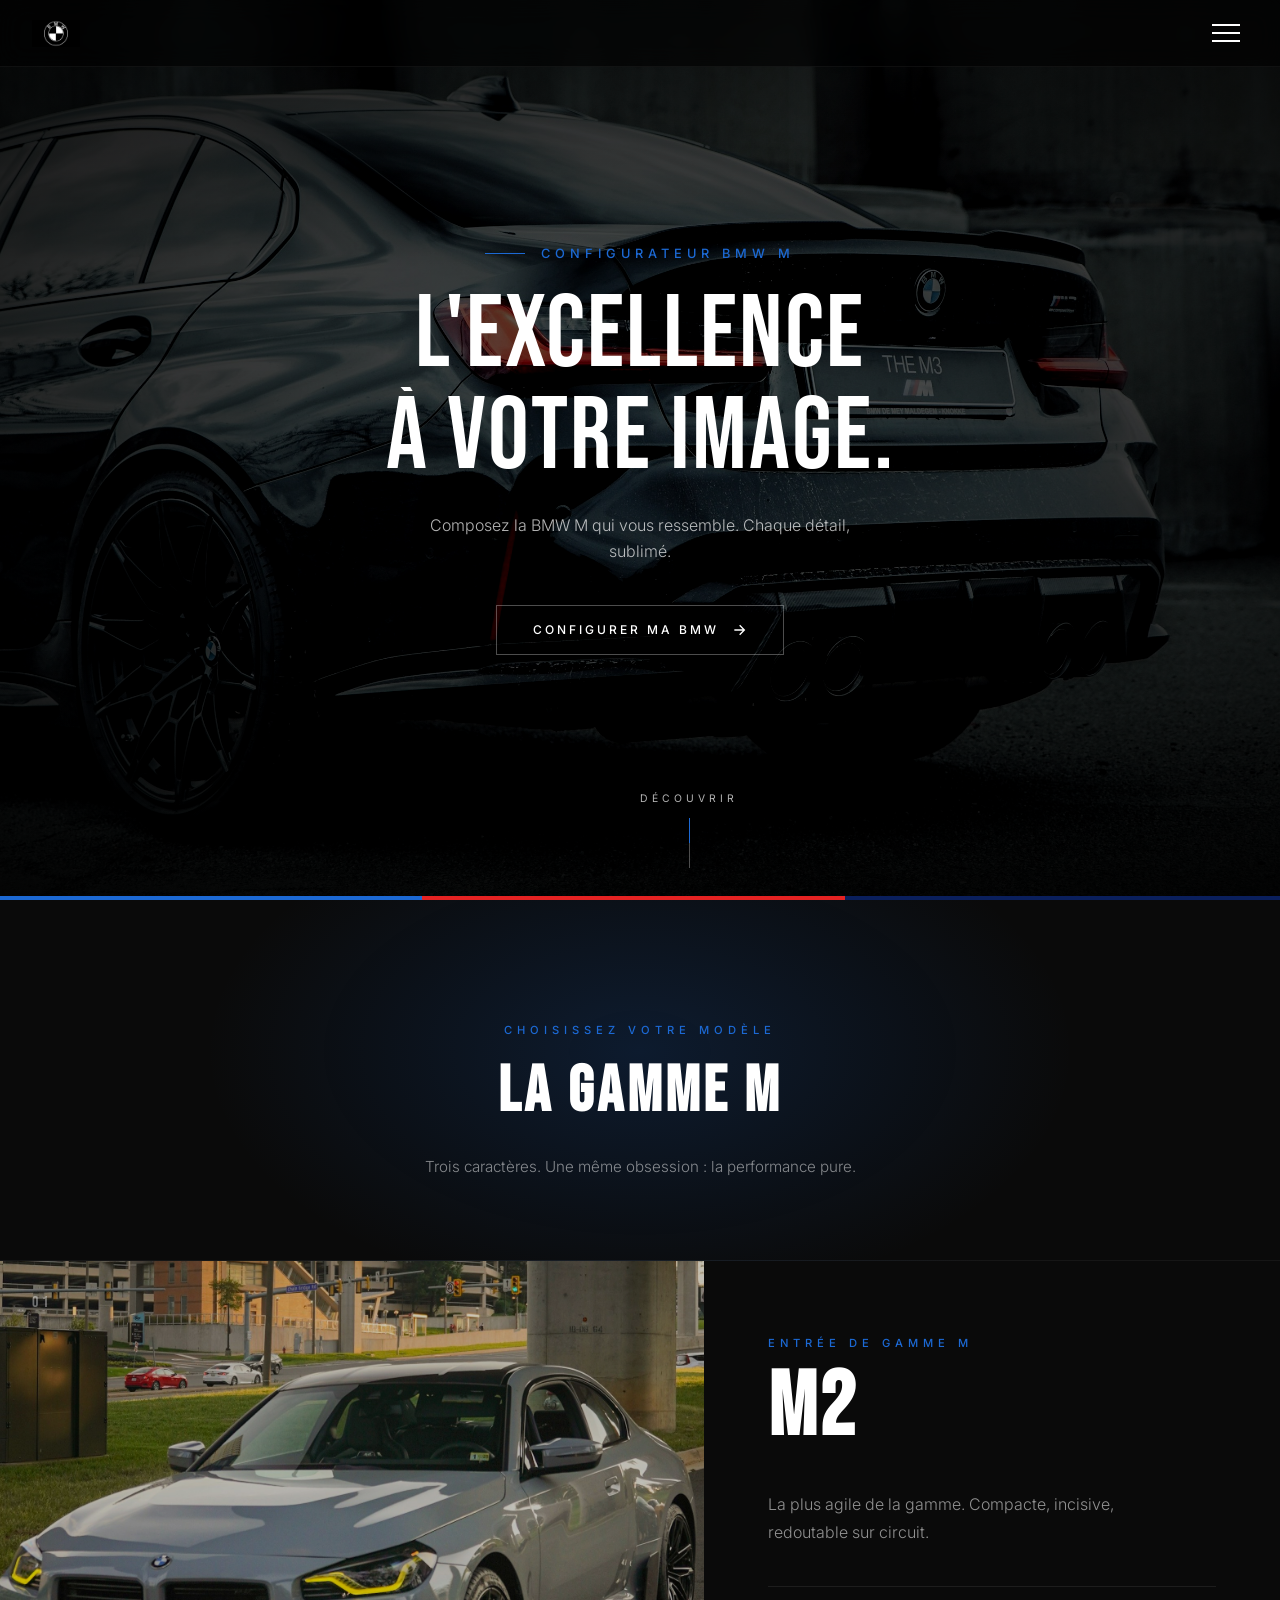
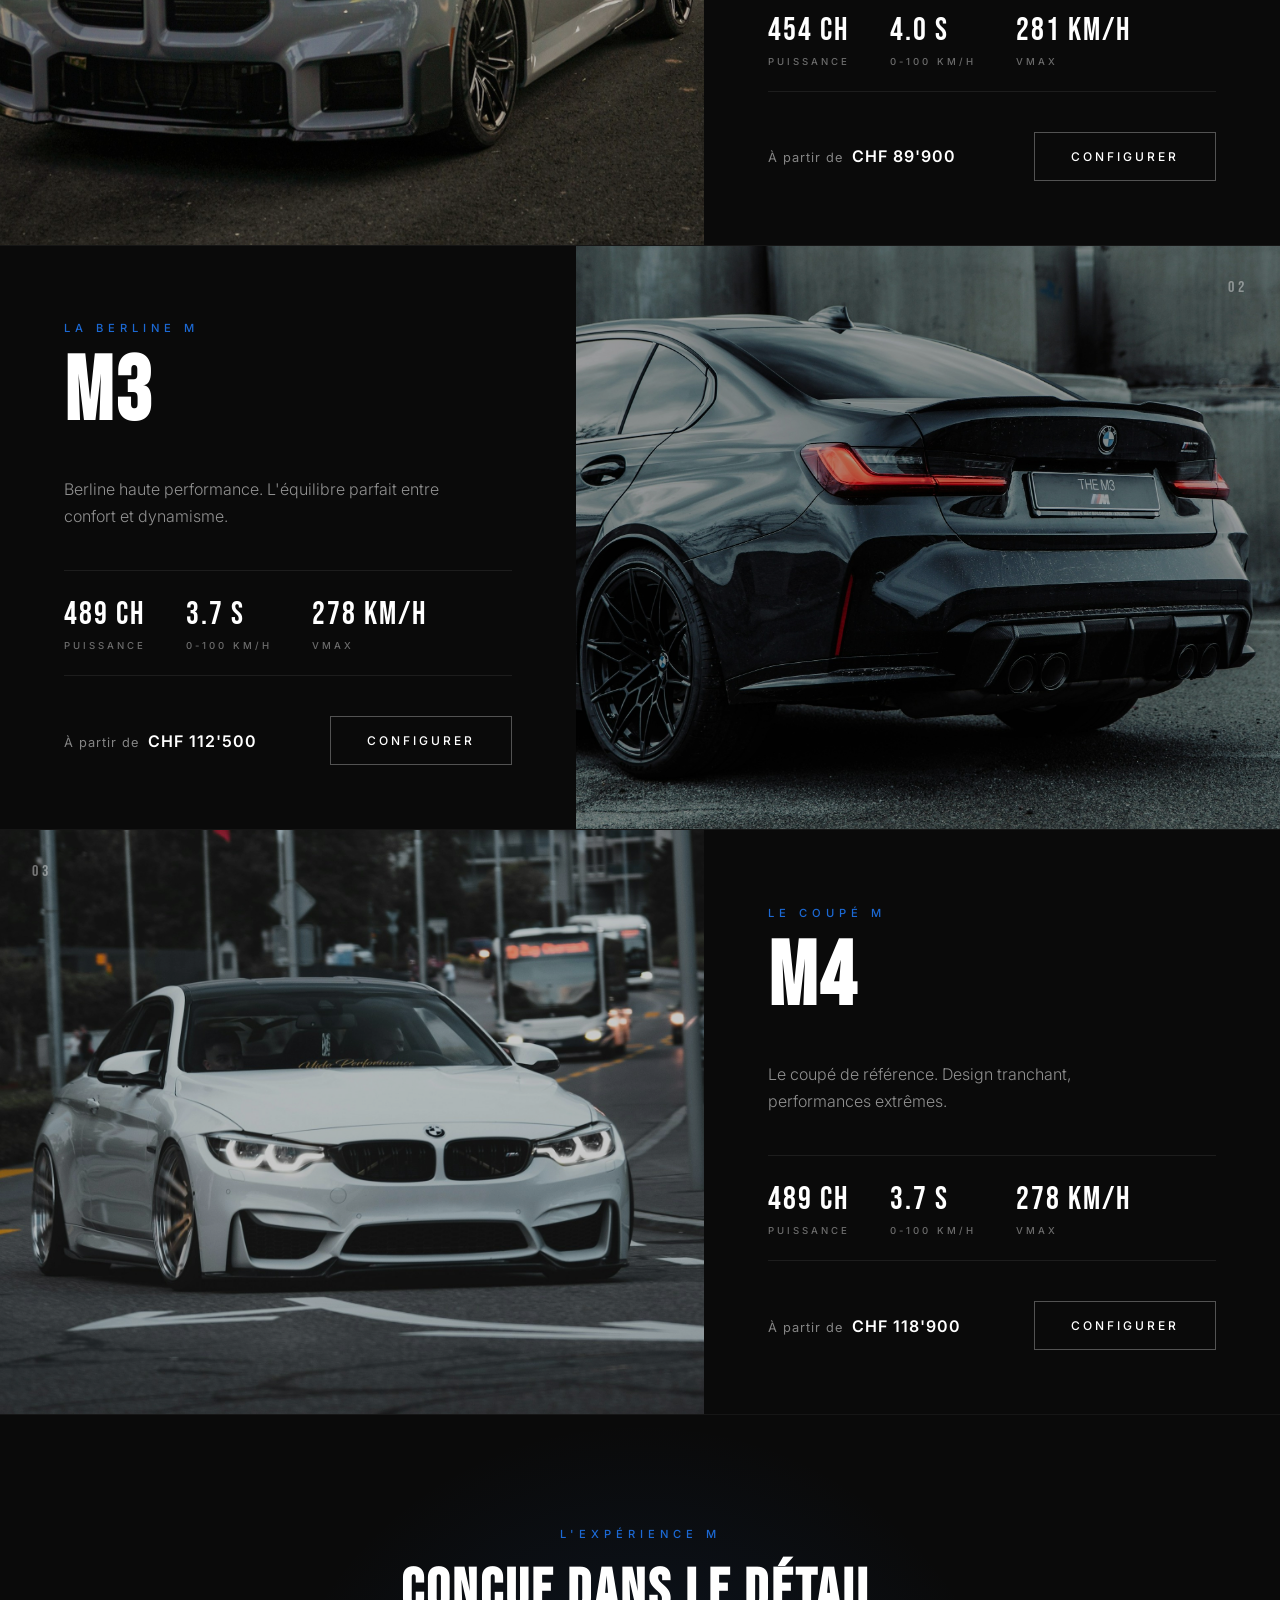
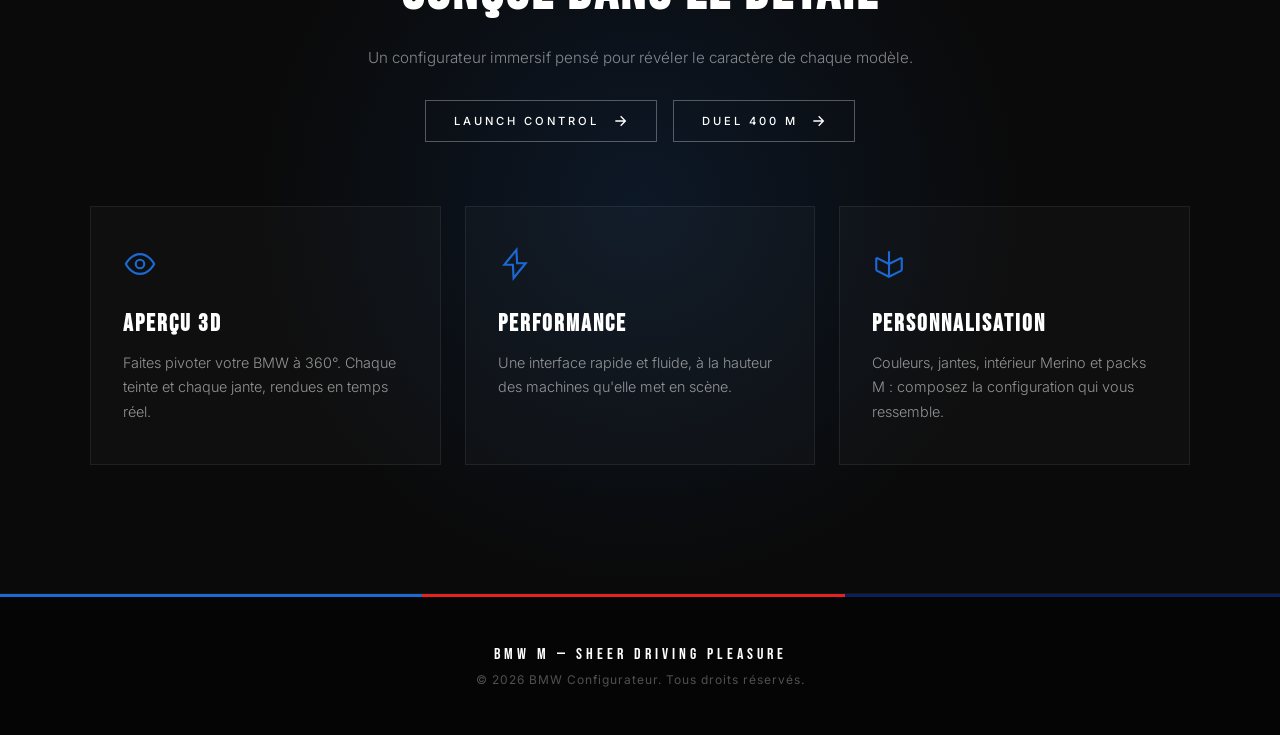
==== commit e8bf2de9: "code (html, css, js) upload code" ====
--- a/index.html
+++ b/index.html
@@ -26,6 +26,7 @@
         </button>
         <nav id="nav">
     <a href="index.html">Accueil</a>
+    <a href="histoire.html">Histoire</a>
     <a href="performance.html">Launch Control</a>
     <a href="duel.html">Duel</a>
     <a href="configurateur.html?model=m2">M2</a>
